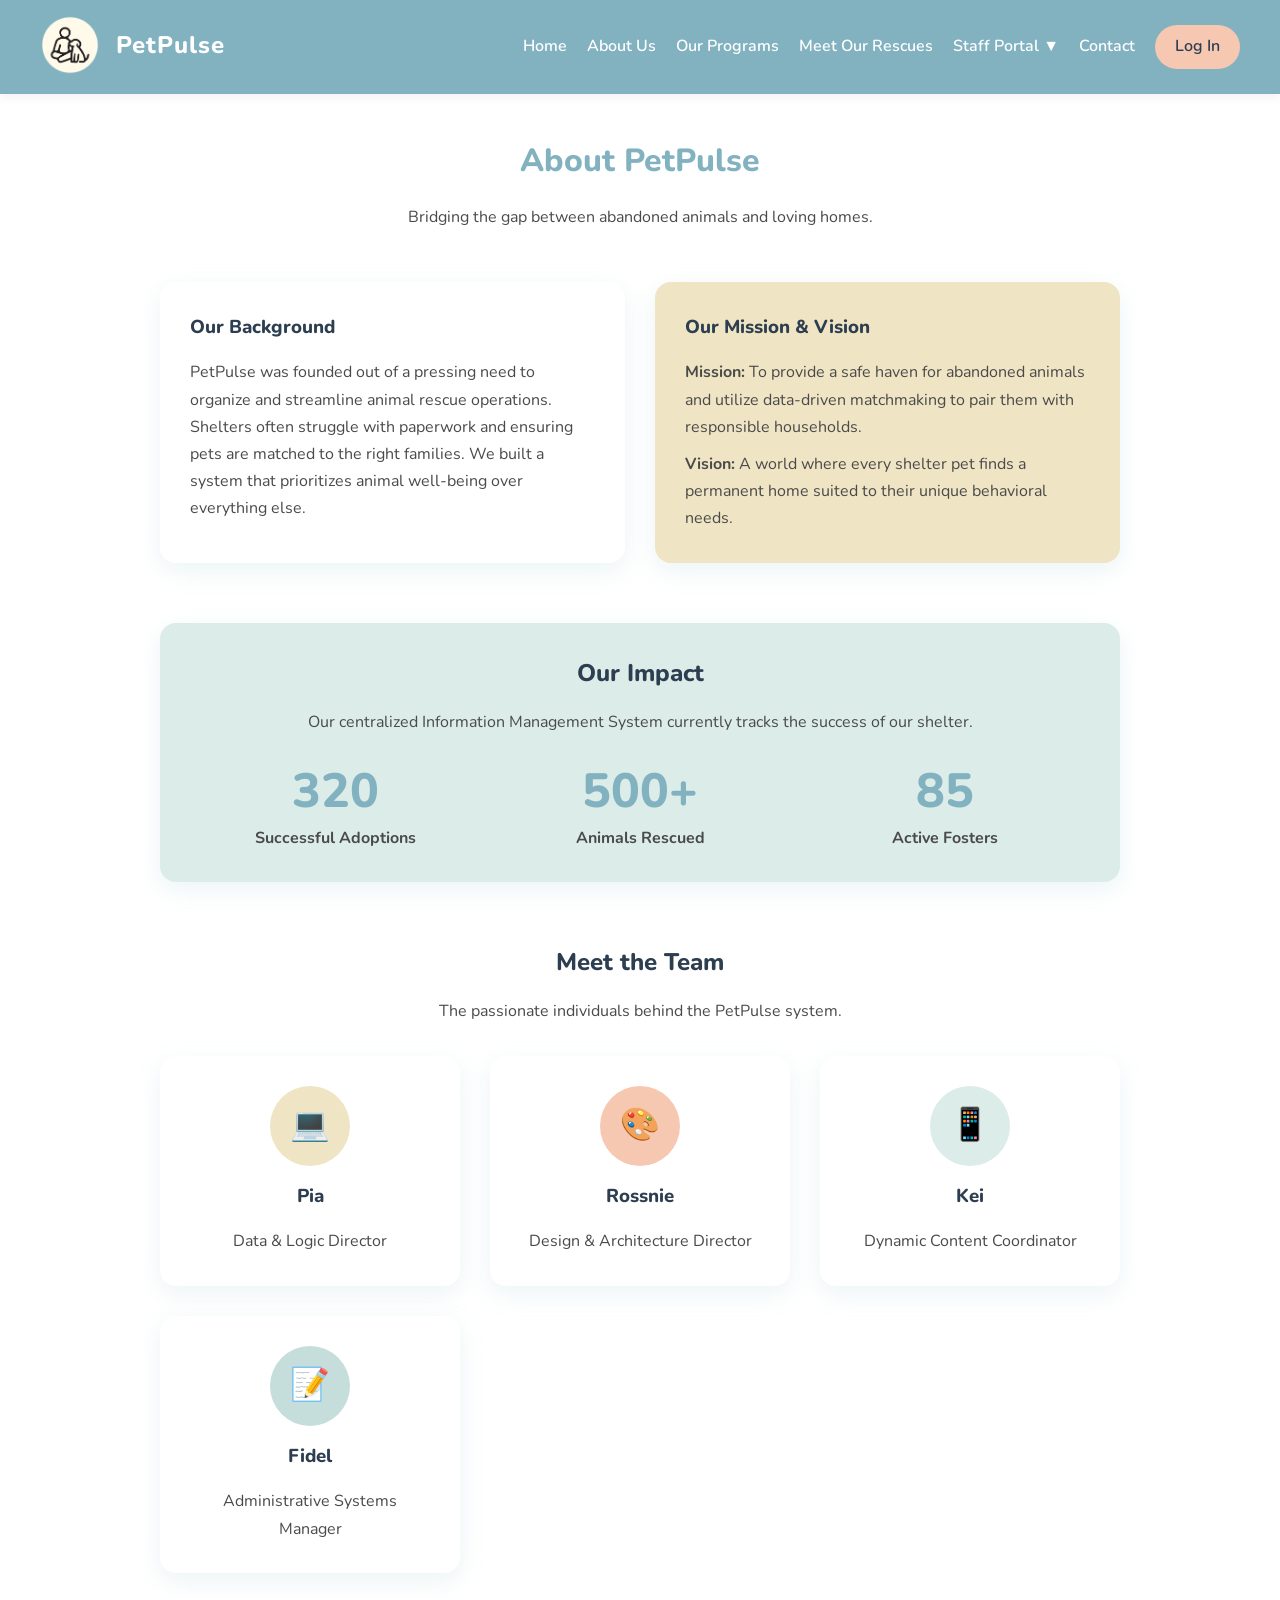
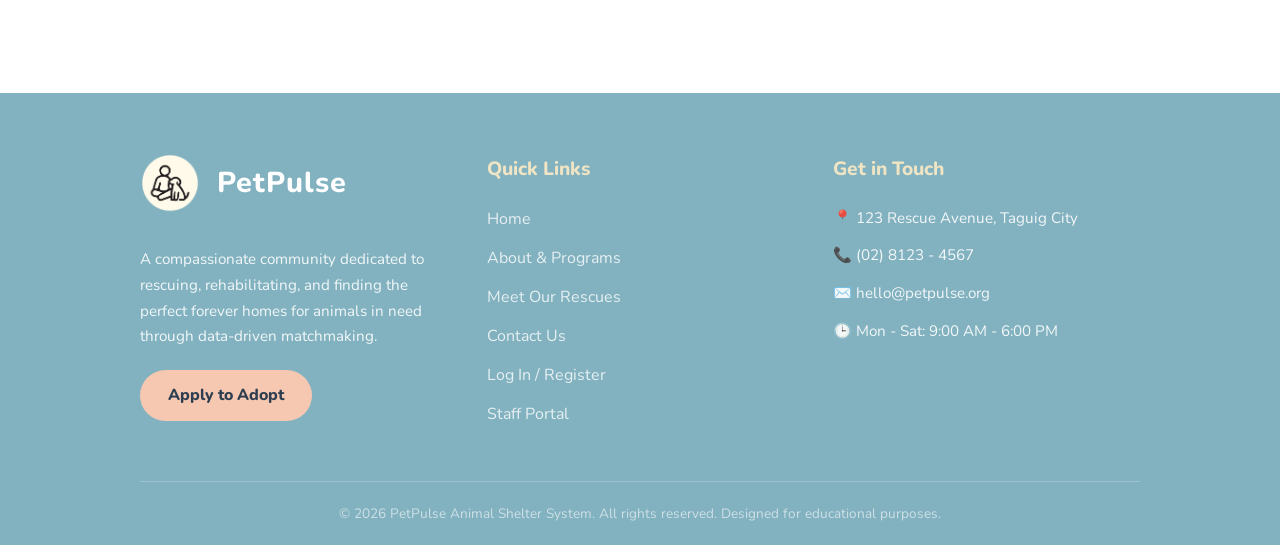
==== about.html @ f2d8fdfc "edit navbar, added programs" ====
<!DOCTYPE html>
<html lang="en">
<head>
    <meta charset="UTF-8">
    <meta name="viewport" content="width=device-width, initial-scale=1.0">
    <title>PetPulse | About Us</title>
    <link rel="stylesheet" href="css/style.css">
    <style>
        .impact-number { font-size: 3rem; font-weight: 800; color: var(--color-medium-blue); line-height: 1; margin-bottom: 10px; }
        .avatar { width: 80px; height: 80px; background-color: var(--color-light-teal); border-radius: 50%; margin: 0 auto 15px auto; display: flex; align-items: center; justify-content: center; font-size: 2rem; }
    </style>
</head>
<body>

    <nav>
        <a href="index.html" class="logo">
            <img src="images/logo.png" alt="Paw Icon" class="nav-icon" style="height:60px; vertical-align:middle; margin-right:8px;"> 
            PetPulse
        </a>
        <div class="nav-links">
            <a href="index.html">Home</a>
            <a href="about.html">About Us</a>
            <a href="programs.html">Our Programs</a>
            <a href="rescues.html">Meet Our Rescues</a>
            
            <div class="dropdown">
                <a href="#" class="dropbtn">Staff Portal ▼</a>
                <div class="dropdown-content">
                    <a href="dashboard.html">Dashboard</a>
                    <a href="records.html">Records Management</a>
                    <a href="applications.html">Adoption Apps</a>
                    <a href="matchmaking.html">Matchmaking Results</a>
                    <a href="reports.html">Reports</a>
                </div>
            </div>

            <a href="contact.html">Contact</a>

            <!-- The JS Login Button Container -->
            <div id="navAuthContainer" style="display: inline-block; margin-left: 20px;"></div>
        </div>

        <!-- Script to handle dynamic Login/Logout state -->
        <script>
            function renderNavbarButton() {
                const authContainer = document.getElementById('navAuthContainer');
                if (!authContainer) return;

                if (localStorage.getItem('isLoggedIn') === 'true') {
                    const savedName = localStorage.getItem('profileName') || 'Admin Active';

                    authContainer.innerHTML = `
                        <div class="dropdown" style="display:inline-block; margin-left:0;">
                            <a href="#" class="btn btn-accent dropbtn" style="color: var(--text-heading); padding: 8px 20px; display: flex; align-items: center; gap: 8px; border-radius: 50px;">
                                <span>👤</span> ${savedName} ▼
                            </a>
                            <div class="dropdown-content" style="right:0; left:auto; min-width:160px;">
                                <a href="profile.html">Edit Profile</a>
                                <a href="#" id="logoutBtn">Log Out</a>
                            </div>
                        </div>
                    `;
                    document.getElementById('logoutBtn').addEventListener('click', function(e) {
                        e.preventDefault();
                        localStorage.removeItem('isLoggedIn');
                        window.location.href = 'login.html';
                    });
                } else {
                    authContainer.innerHTML = `
                        <a href="login.html" class="btn btn-accent" style="color: var(--text-heading); padding: 8px 20px; margin-left: 0; border-radius: 50px;">Log In</a>
                    `;
                }
            }

            document.addEventListener('DOMContentLoaded', renderNavbarButton);
            renderNavbarButton();
        </script>
    </nav>

    <div class="container">
        
        <div class="text-center" style="margin-bottom: 50px;">
            <h1 style="color: var(--color-medium-blue);">About PetPulse</h1>
            <p>Bridging the gap between abandoned animals and loving homes.</p>
        </div>

        <div class="grid-2" style="margin-bottom: 60px;">
            <div class="card">
                <h3>Our Background</h3>
                <p>PetPulse was founded out of a pressing need to organize and streamline animal rescue operations. Shelters often struggle with paperwork and ensuring pets are matched to the right families. We built a system that prioritizes animal well-being over everything else.</p>
            </div>
            <div class="card" style="background-color: var(--color-beige);">
                <h3>Our Mission & Vision</h3>
                <p><strong>Mission:</strong> To provide a safe haven for abandoned animals and utilize data-driven matchmaking to pair them with responsible households.</p>
                <p style="margin-top: 10px;"><strong>Vision:</strong> A world where every shelter pet finds a permanent home suited to their unique behavioral needs.</p>
            </div>
        </div>

        <section class="card text-center" style="margin-bottom: 60px; background-color: var(--color-pale-mint);">
            <h2>Our Impact</h2>
            <p style="margin-bottom: 30px;">Our centralized Information Management System currently tracks the success of our shelter.</p>
            
            <div class="grid-3" style="gap: 15px; margin-top: 0;">
                <div>
                    <div class="impact-number">320</div>
                    <p><strong>Successful Adoptions</strong></p>
                </div>
                <div>
                    <div class="impact-number">500+</div>
                    <p><strong>Animals Rescued</strong></p>
                </div>
                <div>
                    <div class="impact-number">85</div>
                    <p><strong>Active Fosters</strong></p>
                </div>
            </div>
        </section>

        <section>
            <div class="text-center" style="margin-bottom: 30px;">
                <h2>Meet the Team</h2>
                <p>The passionate individuals behind the PetPulse system.</p>
            </div>
            
            <div class="grid-3 text-center">
                <div class="card">
                    <div class="avatar" style="background-color: var(--color-beige);">💻</div>
                    <h3>Pia</h3>
                    <p>Data & Logic Director</p>
                </div>
                <div class="card">
                    <div class="avatar" style="background-color: var(--color-peach);">🎨</div>
                    <h3>Rossnie</h3>
                    <p>Design & Architecture Director</p>
                </div>
                <div class="card">
                    <div class="avatar" style="background-color: var(--color-pale-mint);">📱</div>
                    <h3>Kei</h3>
                    <p>Dynamic Content Coordinator</p>
                </div>
                <div class="card">
                    <div class="avatar" style="background-color: var(--color-light-teal);">📝</div>
                    <h3>Fidel</h3>
                    <p>Administrative Systems Manager</p>
                </div>
            </div>
        </section>

    </div>

    <!-- Footer -->
    <footer class="site-footer">
        <div class="footer-grid">
            
            <div class="footer-brand">
                <!-- UPDATED: Added the custom paw-icon and fixed the href link -->
                <a href="index.html" class="logo">
                    <img src="images/logo.png" alt="Paw Icon" class="nav-icon" style="height:60px; vertical-align:middle; margin-right:8px;"> 
                    PetPulse
                </a>
                <p style="margin-top: 15px;">A compassionate community dedicated to rescuing, rehabilitating, and finding the perfect forever homes for animals in need through data-driven matchmaking.</p>
                <div style="margin-top: 15px;">
                    <a href="register.html" class="btn btn-accent btn-small" style="color: var(--text-heading);">Apply to Adopt</a>
                </div>
            </div>

            <div>
                <h3 class="footer-heading">Quick Links</h3>
                <ul class="footer-links">
                    <li><a href="index.html">Home</a></li>
                    <li><a href="about.html">About & Programs</a></li>
                    <li><a href="rescues.html">Meet Our Rescues</a></li>
                    <li><a href="contact.html">Contact Us</a></li>
                    <li><a href="login.html">Log In / Register</a></li>
                    <li><a href="dashboard.html">Staff Portal</a></li>
                </ul>
            </div>

            <div class="footer-contact">
                <h3 class="footer-heading">Get in Touch</h3>
                <p>📍 123 Rescue Avenue, Taguig City</p>
                <p>📞 (02) 8123 - 4567</p>
                <p>✉️ hello@petpulse.org</p>
                <p>🕒 Mon - Sat: 9:00 AM - 6:00 PM</p>
            </div>
            
        </div>

        <div class="footer-bottom">
            <p>&copy; 2026 PetPulse Animal Shelter System. All rights reserved. Designed for educational purposes.</p>
        </div>
    </footer>

</body>
</html>
---- css/style.css ----
@import url('https://fonts.googleapis.com/css2?family=Nunito:wght@400;600;800&display=swap');

:root {
    /* The Custom Palette */
    --color-beige: #EFE4C3;
    --color-cream: #F1EAE0;
    --color-light-teal: #C5DEDC;
    --color-pale-mint: #DBECE9;
    --color-peach: #F6C7B1;
    --color-medium-blue: #82B2C0;
    
    /* System Colors */
    --text-main: #4A4A4A;      /* Soft dark gray for readability */
    --text-heading: #2C3E50;   /* Slightly darker for titles */
    --bg-card: #FFFFFF;
    
    --radius-soft: 16px;
    --shadow-soft: 0 8px 24px rgba(130, 178, 192, 0.15);
}

/* --- Base Typography & Reset --- */
* {
    margin: 0;
    padding: 0;
    box-sizing: border-box;
}

body {
    font-family: 'Nunito', sans-serif;
    background-color: #FFFFFF; 
    color: var(--text-main);
    line-height: 1.7;
}

h1, h2, h3 {
    color: var(--text-heading);
    margin-bottom: 1rem;
    font-weight: 800;
}

/* --- Navigation Bar & Dropdown --- */
nav {
    background-color: var(--color-medium-blue);
    padding: 15px 40px;
    display: flex;
    justify-content: space-between;
    align-items: center;
    box-shadow: 0 4px 10px rgba(0,0,0,0.05);
}

.logo {
    font-size: 1.5rem;
    font-weight: 800;
    color: #FFFFFF;
    text-decoration: none;
    letter-spacing: 1px;
}

.nav-icon {
    height: 48px; 
    width: auto;
    vertical-align: middle; 
    margin-right: 8px; 
    margin-bottom: 4px; 
}

.nav-links {
    display: flex;
    align-items: center;
}

.nav-links a {
    color: #FFFFFF;
    margin-left: 20px;
    text-decoration: none;
    font-weight: 600;
    transition: opacity 0.3s;
}

.nav-links a:hover {
    opacity: 0.8;
}

/* Dropdown Container */
.dropdown {
    position: relative;
    display: inline-block;
}

/* The Staff Portal Link */
.dropdown .dropbtn {
    cursor: pointer;
}

/* Dropdown Content (Hidden by Default) */
.dropdown-content {
    display: none;
    position: absolute;
    background-color: var(--bg-card);
    min-width: 200px;
    box-shadow: var(--shadow-soft);
    border-radius: var(--radius-soft);
    z-index: 1;
    
    /* THE FIX: Changed from 150% to 100% so it touches the navbar */
    top: 100%; 
    left: 20px;
    overflow: hidden;
}

/* Creates an invisible bridge so the hover state doesn't break */
.dropdown::after {
    content: "";
    position: absolute;
    top: 100%;
    left: 0;
    width: 100%;
    height: 30px; /* Adjust this to make the gap bigger or smaller */
    background: transparent;
}

/* Links inside the dropdown */
.dropdown-content a {
    color: var(--text-heading);
    padding: 12px 16px;
    text-decoration: none;
    display: block;
    margin: 0;
    font-weight: 600;
    transition: background-color 0.2s;
}

/* Hover effect for dropdown links */
.dropdown-content a:hover {
    background-color: var(--color-pale-mint);
    opacity: 1;
}

/* Show the dropdown menu on hover */
.dropdown:hover .dropdown-content {
    display: block;
}

/* --- Buttons --- */
.btn {
    display: inline-block;
    padding: 12px 28px;
    border: none;
    border-radius: 50px; /* Pill shape for friendliness */
    font-size: 1rem;
    font-weight: 800;
    text-decoration: none;
    cursor: pointer;
    transition: transform 0.2s, box-shadow 0.2s;
}

.btn:hover {
    transform: translateY(-2px);
    box-shadow: 0 6px 15px rgba(0,0,0,0.1);
}

.btn-primary {
    background-color: var(--color-medium-blue);
    color: #FFFFFF;
}

.btn-accent {
    background-color: var(--color-peach);
    color: var(--text-heading);
}

.btn-outline {
    background-color: transparent;
    border: 2px solid var(--color-medium-blue);
    color: var(--color-medium-blue);
}

/* --- Layouts & Components --- */
.container {
    max-width: 1000px;
    margin: 0 auto;
    padding: 40px 20px;
}

.hero {
    background-color: var(--color-pale-mint);
    border-radius: var(--radius-soft);
    padding: 60px 40px;
    text-align: center;
    margin-bottom: 40px;
}

.hero h1 {
    font-size: 2.8rem;
    color: var(--color-medium-blue);
}

.hero p {
    font-size: 1.2rem;
    margin-bottom: 25px;
    max-width: 600px;
    margin-left: auto;
    margin-right: auto;
}

.card {
    background-color: var(--bg-card);
    padding: 30px;
    border-radius: var(--radius-soft);
    box-shadow: var(--shadow-soft);
}

.grid-3 {
    display: grid;
    grid-template-columns: repeat(auto-fit, minmax(280px, 1fr));
    gap: 30px;
    margin-top: 20px;
}

.grid-2 {
    display: grid;
    grid-template-columns: repeat(auto-fit, minmax(400px, 1fr));
    gap: 30px;
}

.text-center {
    text-align: center;
}

/* ==========================================================================
   FOOTER STYLES
   ========================================================================== */
.site-footer {
    background-color: var(--color-medium-blue);
    color: #FFFFFF;
    padding: 60px 40px 20px;
    margin-top: 80px; /* Pushes the footer away from the main content */
}

.footer-grid {
    display: grid;
    grid-template-columns: repeat(auto-fit, minmax(250px, 1fr));
    gap: 40px;
    max-width: 1000px;
    margin: 0 auto;
    border-bottom: 1px solid rgba(255,255,255,0.2);
    padding-bottom: 40px;
}

.footer-brand .logo {
    font-size: 1.8rem;
    margin-bottom: 15px;
    display: inline-block;
}

.footer-brand p {
    opacity: 0.9;
    margin-bottom: 20px;
    font-size: 0.95rem;
}

.footer-heading {
    font-size: 1.2rem;
    font-weight: 800;
    margin-bottom: 20px;
    color: var(--color-beige); /* Uses your custom pastel palette for contrast */
}

.footer-links {
    list-style: none;
}

.footer-links li {
    margin-bottom: 12px;
}

.footer-links a {
    color: #FFFFFF;
    text-decoration: none;
    opacity: 0.8;
    transition: all 0.3s ease;
    display: inline-block;
}

.footer-links a:hover {
    opacity: 1;
    color: var(--color-pale-mint);
    transform: translateX(5px); /* Soft sliding effect on hover */
}

.footer-contact p {
    opacity: 0.9;
    margin-bottom: 12px;
    font-size: 0.95rem;
}

.footer-bottom {
    text-align: center;
    padding-top: 20px;
    opacity: 0.6;
    font-size: 0.85rem;
}
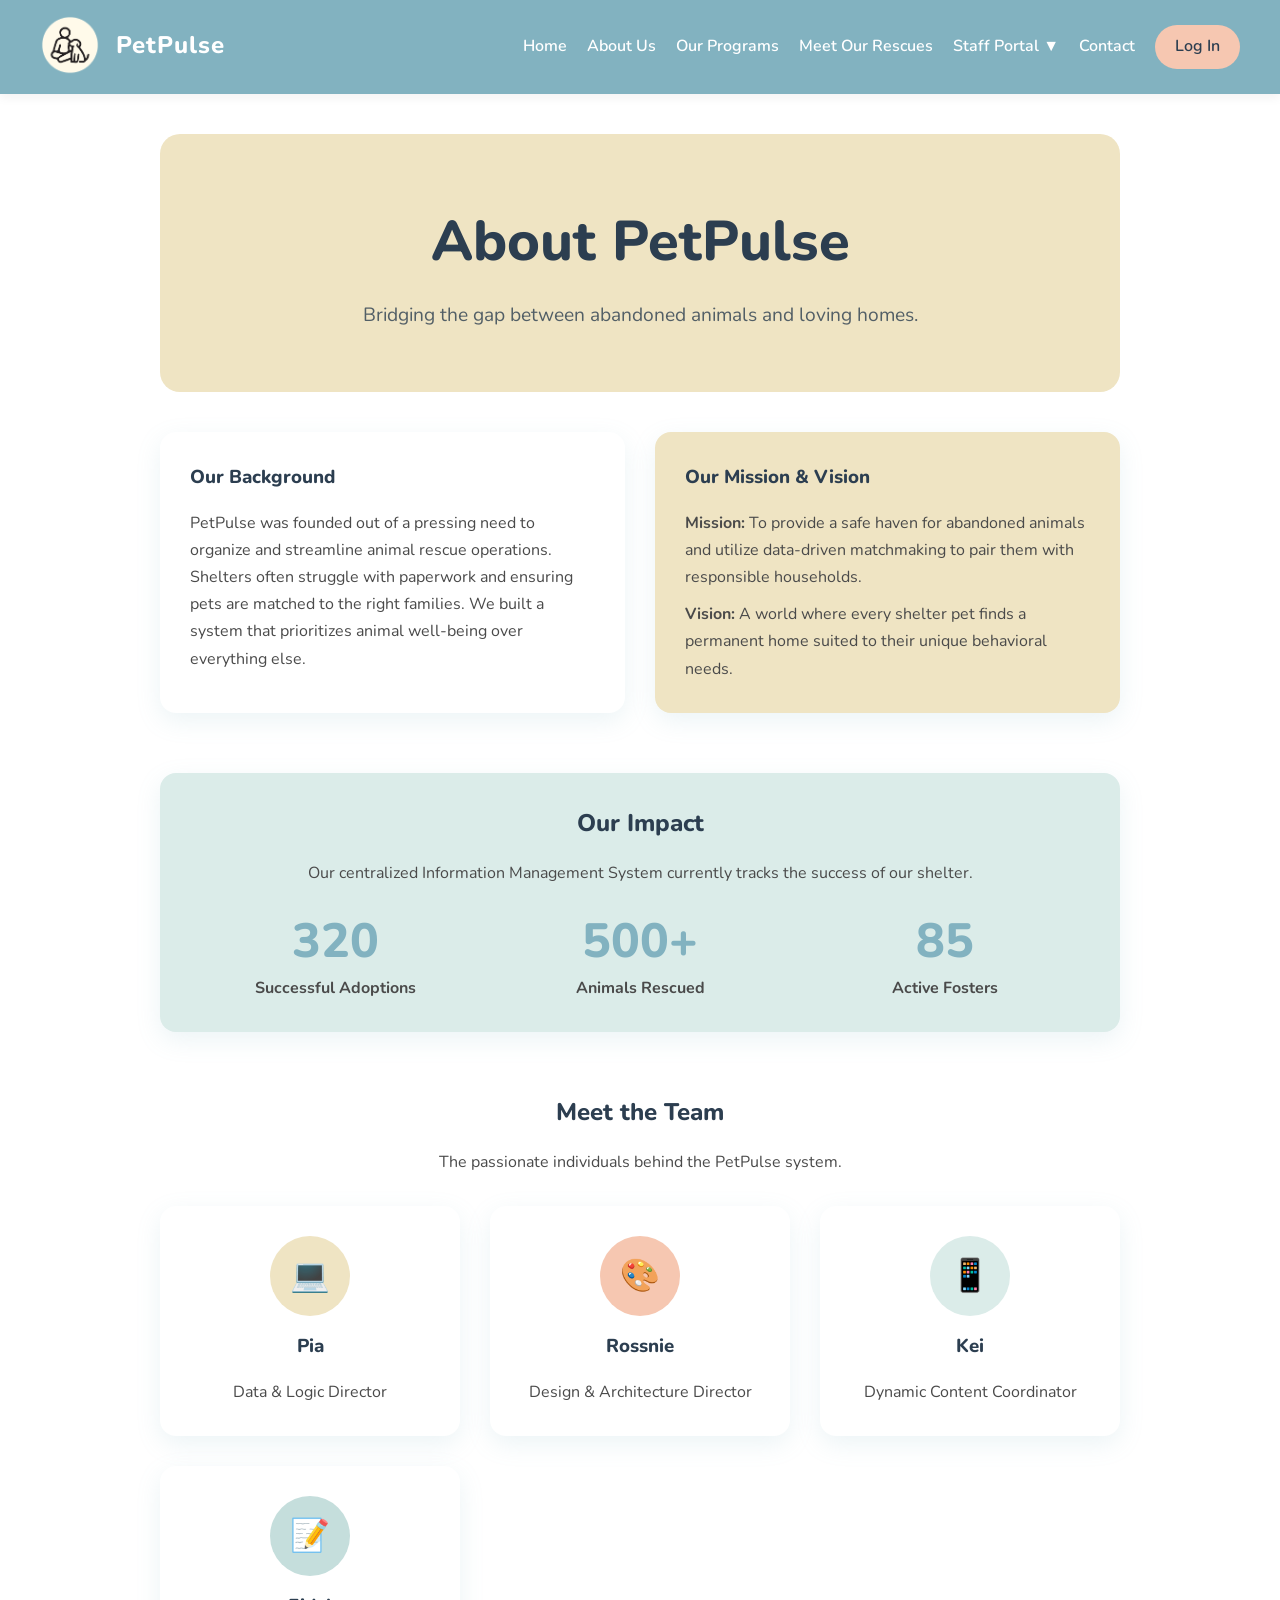
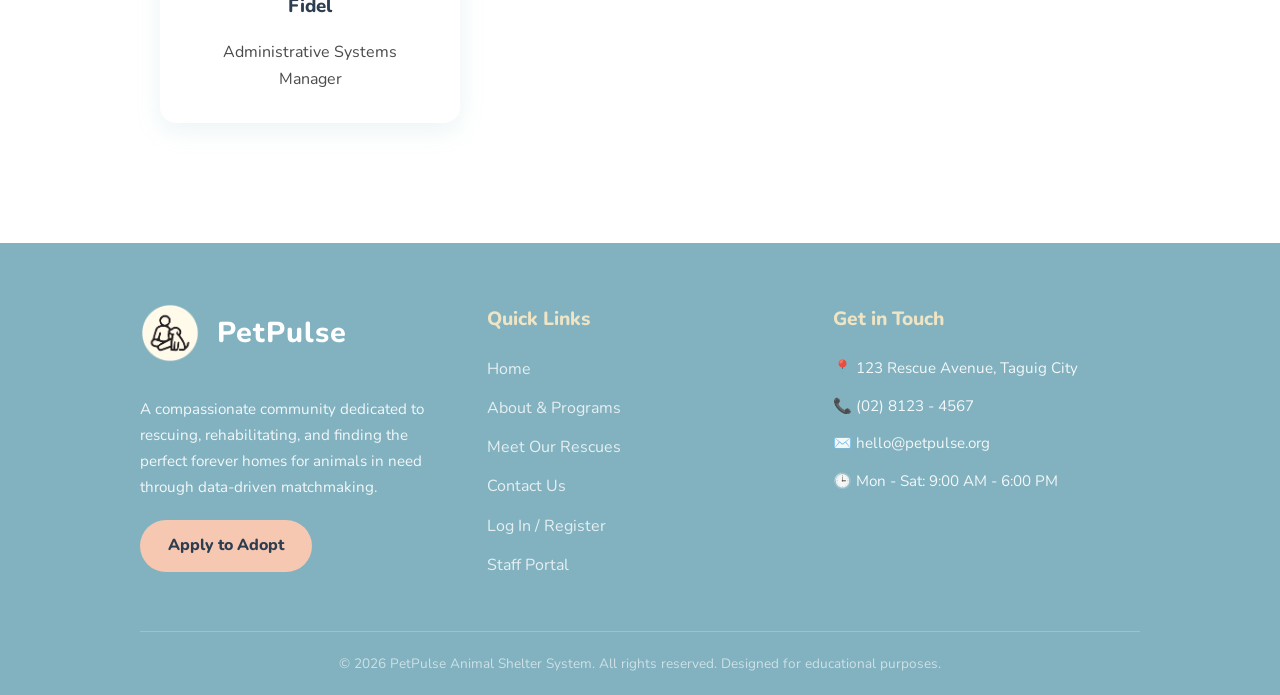
==== commit 99f5b5ad: "added title" ====
--- a/about.html
+++ b/about.html
@@ -6,12 +6,28 @@
     <title>PetPulse | About Us</title>
     <link rel="stylesheet" href="css/style.css">
     <style>
+        /* --- Solid Color Banner --- */
+        .banner-solid {
+            background-color: var(--color-beige);
+            border-radius: 20px;
+            padding: 60px 20px;
+            text-align: center;
+            margin-bottom: 40px;
+        }
+        .banner-solid h1 {
+            color: var(--text-heading);
+            font-size: 3.5rem;
+            margin: 0;
+            font-weight: 800;
+        }
+        
         .impact-number { font-size: 3rem; font-weight: 800; color: var(--color-medium-blue); line-height: 1; margin-bottom: 10px; }
         .avatar { width: 80px; height: 80px; background-color: var(--color-light-teal); border-radius: 50%; margin: 0 auto 15px auto; display: flex; align-items: center; justify-content: center; font-size: 2rem; }
     </style>
 </head>
 <body>
 
+    <!-- Navigation Menu -->
     <nav>
         <a href="index.html" class="logo">
             <img src="images/logo.png" alt="Paw Icon" class="nav-icon" style="height:60px; vertical-align:middle; margin-right:8px;"> 
@@ -35,12 +51,9 @@
             </div>
 
             <a href="contact.html">Contact</a>
-
-            <!-- The JS Login Button Container -->
             <div id="navAuthContainer" style="display: inline-block; margin-left: 20px;"></div>
         </div>
 
-        <!-- Script to handle dynamic Login/Logout state -->
         <script>
             function renderNavbarButton() {
                 const authContainer = document.getElementById('navAuthContainer');
@@ -48,7 +61,6 @@
 
                 if (localStorage.getItem('isLoggedIn') === 'true') {
                     const savedName = localStorage.getItem('profileName') || 'Admin Active';
-
                     authContainer.innerHTML = `
                         <div class="dropdown" style="display:inline-block; margin-left:0;">
                             <a href="#" class="btn btn-accent dropbtn" style="color: var(--text-heading); padding: 8px 20px; display: flex; align-items: center; gap: 8px; border-radius: 50px;">
@@ -71,7 +83,6 @@
                     `;
                 }
             }
-
             document.addEventListener('DOMContentLoaded', renderNavbarButton);
             renderNavbarButton();
         </script>
@@ -79,10 +90,11 @@
 
     <div class="container">
         
-        <div class="text-center" style="margin-bottom: 50px;">
-            <h1 style="color: var(--color-medium-blue);">About PetPulse</h1>
-            <p>Bridging the gap between abandoned animals and loving homes.</p>
-        </div>
+        <!-- NEW BEIGE BANNER HEADER -->
+        <header class="banner-solid">
+            <h1>About PetPulse</h1>
+            <p style="font-size: 1.2rem; margin-top: 10px; color: var(--text-heading); opacity: 0.8;">Bridging the gap between abandoned animals and loving homes.</p>
+        </header>
 
         <div class="grid-2" style="margin-bottom: 60px;">
             <div class="card">
@@ -151,19 +163,16 @@
     <!-- Footer -->
     <footer class="site-footer">
         <div class="footer-grid">
-            
             <div class="footer-brand">
-                <!-- UPDATED: Added the custom paw-icon and fixed the href link -->
                 <a href="index.html" class="logo">
                     <img src="images/logo.png" alt="Paw Icon" class="nav-icon" style="height:60px; vertical-align:middle; margin-right:8px;"> 
                     PetPulse
                 </a>
                 <p style="margin-top: 15px;">A compassionate community dedicated to rescuing, rehabilitating, and finding the perfect forever homes for animals in need through data-driven matchmaking.</p>
                 <div style="margin-top: 15px;">
-                    <a href="register.html" class="btn btn-accent btn-small" style="color: var(--text-heading);">Apply to Adopt</a>
-                </div>
-            </div>
-
+                    <a href="register.html" class="btn btn-accent btn-small" style="color: var(--text-heading); border-radius: 50px;">Apply to Adopt</a>
+                </div>
+            </div>
             <div>
                 <h3 class="footer-heading">Quick Links</h3>
                 <ul class="footer-links">
@@ -175,7 +184,6 @@
                     <li><a href="dashboard.html">Staff Portal</a></li>
                 </ul>
             </div>
-
             <div class="footer-contact">
                 <h3 class="footer-heading">Get in Touch</h3>
                 <p>📍 123 Rescue Avenue, Taguig City</p>
@@ -183,13 +191,10 @@
                 <p>✉️ hello@petpulse.org</p>
                 <p>🕒 Mon - Sat: 9:00 AM - 6:00 PM</p>
             </div>
-            
-        </div>
-
+        </div>
         <div class="footer-bottom">
             <p>&copy; 2026 PetPulse Animal Shelter System. All rights reserved. Designed for educational purposes.</p>
         </div>
     </footer>
-
 </body>
-</html>
+</html>
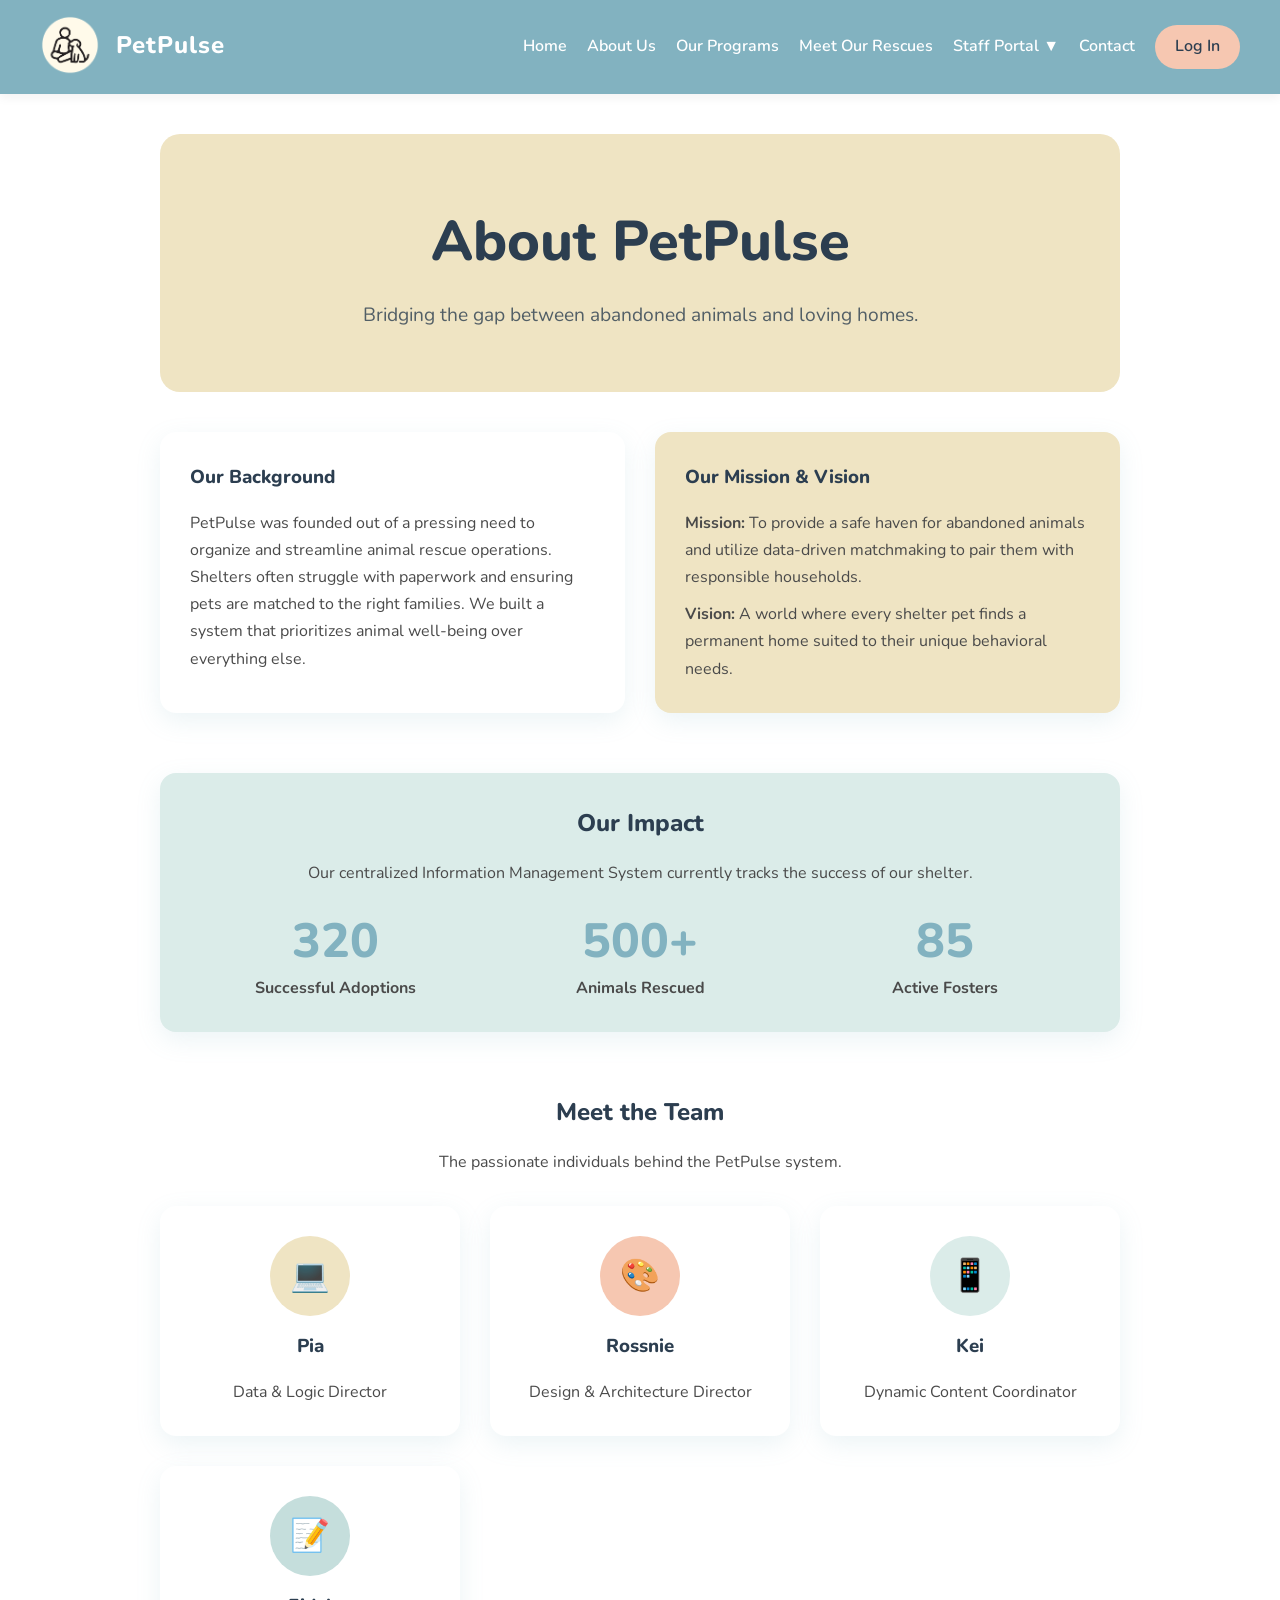
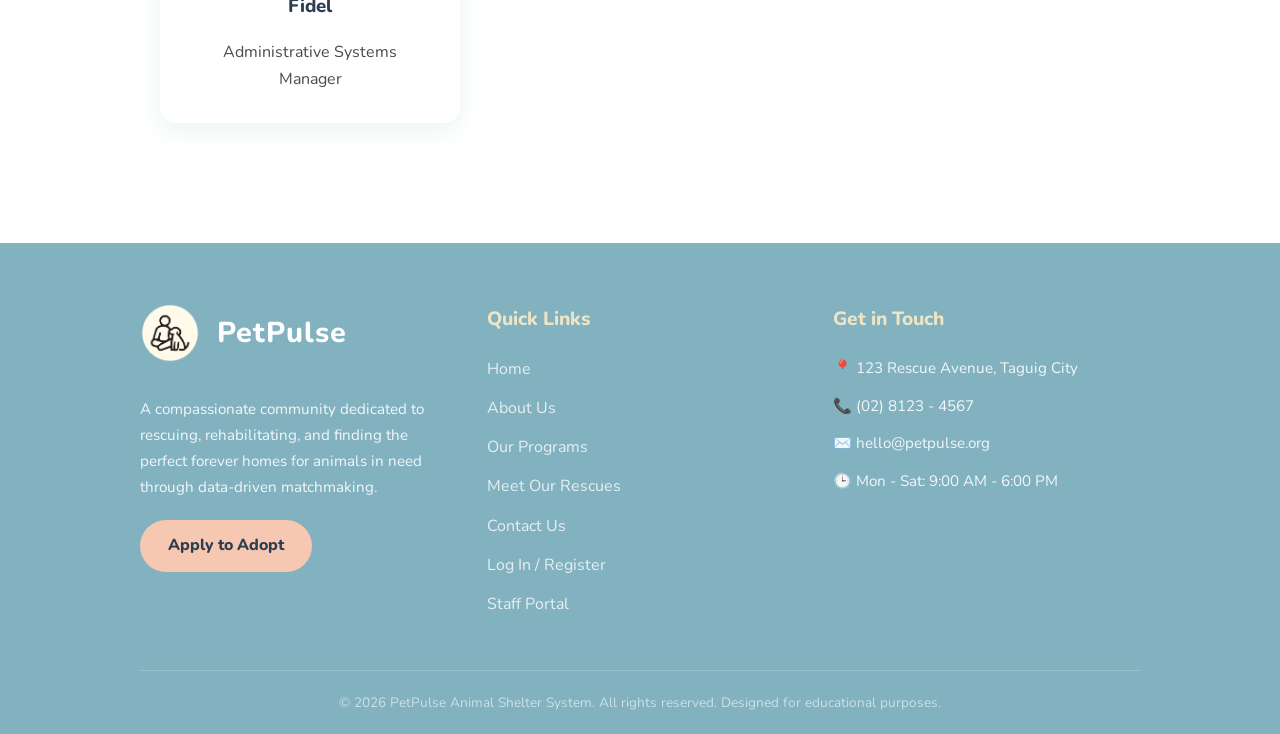
==== commit 80f12bf0: "added programs page in footer" ====
--- a/about.html
+++ b/about.html
@@ -163,27 +163,32 @@
     <!-- Footer -->
     <footer class="site-footer">
         <div class="footer-grid">
+            
             <div class="footer-brand">
+                <!-- UPDATED: Added the custom paw-icon and fixed the href link -->
                 <a href="index.html" class="logo">
                     <img src="images/logo.png" alt="Paw Icon" class="nav-icon" style="height:60px; vertical-align:middle; margin-right:8px;"> 
                     PetPulse
                 </a>
                 <p style="margin-top: 15px;">A compassionate community dedicated to rescuing, rehabilitating, and finding the perfect forever homes for animals in need through data-driven matchmaking.</p>
                 <div style="margin-top: 15px;">
-                    <a href="register.html" class="btn btn-accent btn-small" style="color: var(--text-heading); border-radius: 50px;">Apply to Adopt</a>
-                </div>
-            </div>
+                    <a href="register.html" class="btn btn-accent btn-small" style="color: var(--text-heading);">Apply to Adopt</a>
+                </div>
+            </div>
+
             <div>
                 <h3 class="footer-heading">Quick Links</h3>
                 <ul class="footer-links">
                     <li><a href="index.html">Home</a></li>
-                    <li><a href="about.html">About & Programs</a></li>
+                    <li><a href="about.html">About Us</a></li>
+                    <li><a href="programs.html">Our Programs</a></li>
                     <li><a href="rescues.html">Meet Our Rescues</a></li>
                     <li><a href="contact.html">Contact Us</a></li>
                     <li><a href="login.html">Log In / Register</a></li>
                     <li><a href="dashboard.html">Staff Portal</a></li>
                 </ul>
             </div>
+
             <div class="footer-contact">
                 <h3 class="footer-heading">Get in Touch</h3>
                 <p>📍 123 Rescue Avenue, Taguig City</p>
@@ -191,7 +196,9 @@
                 <p>✉️ hello@petpulse.org</p>
                 <p>🕒 Mon - Sat: 9:00 AM - 6:00 PM</p>
             </div>
-        </div>
+            
+        </div>
+
         <div class="footer-bottom">
             <p>&copy; 2026 PetPulse Animal Shelter System. All rights reserved. Designed for educational purposes.</p>
         </div>
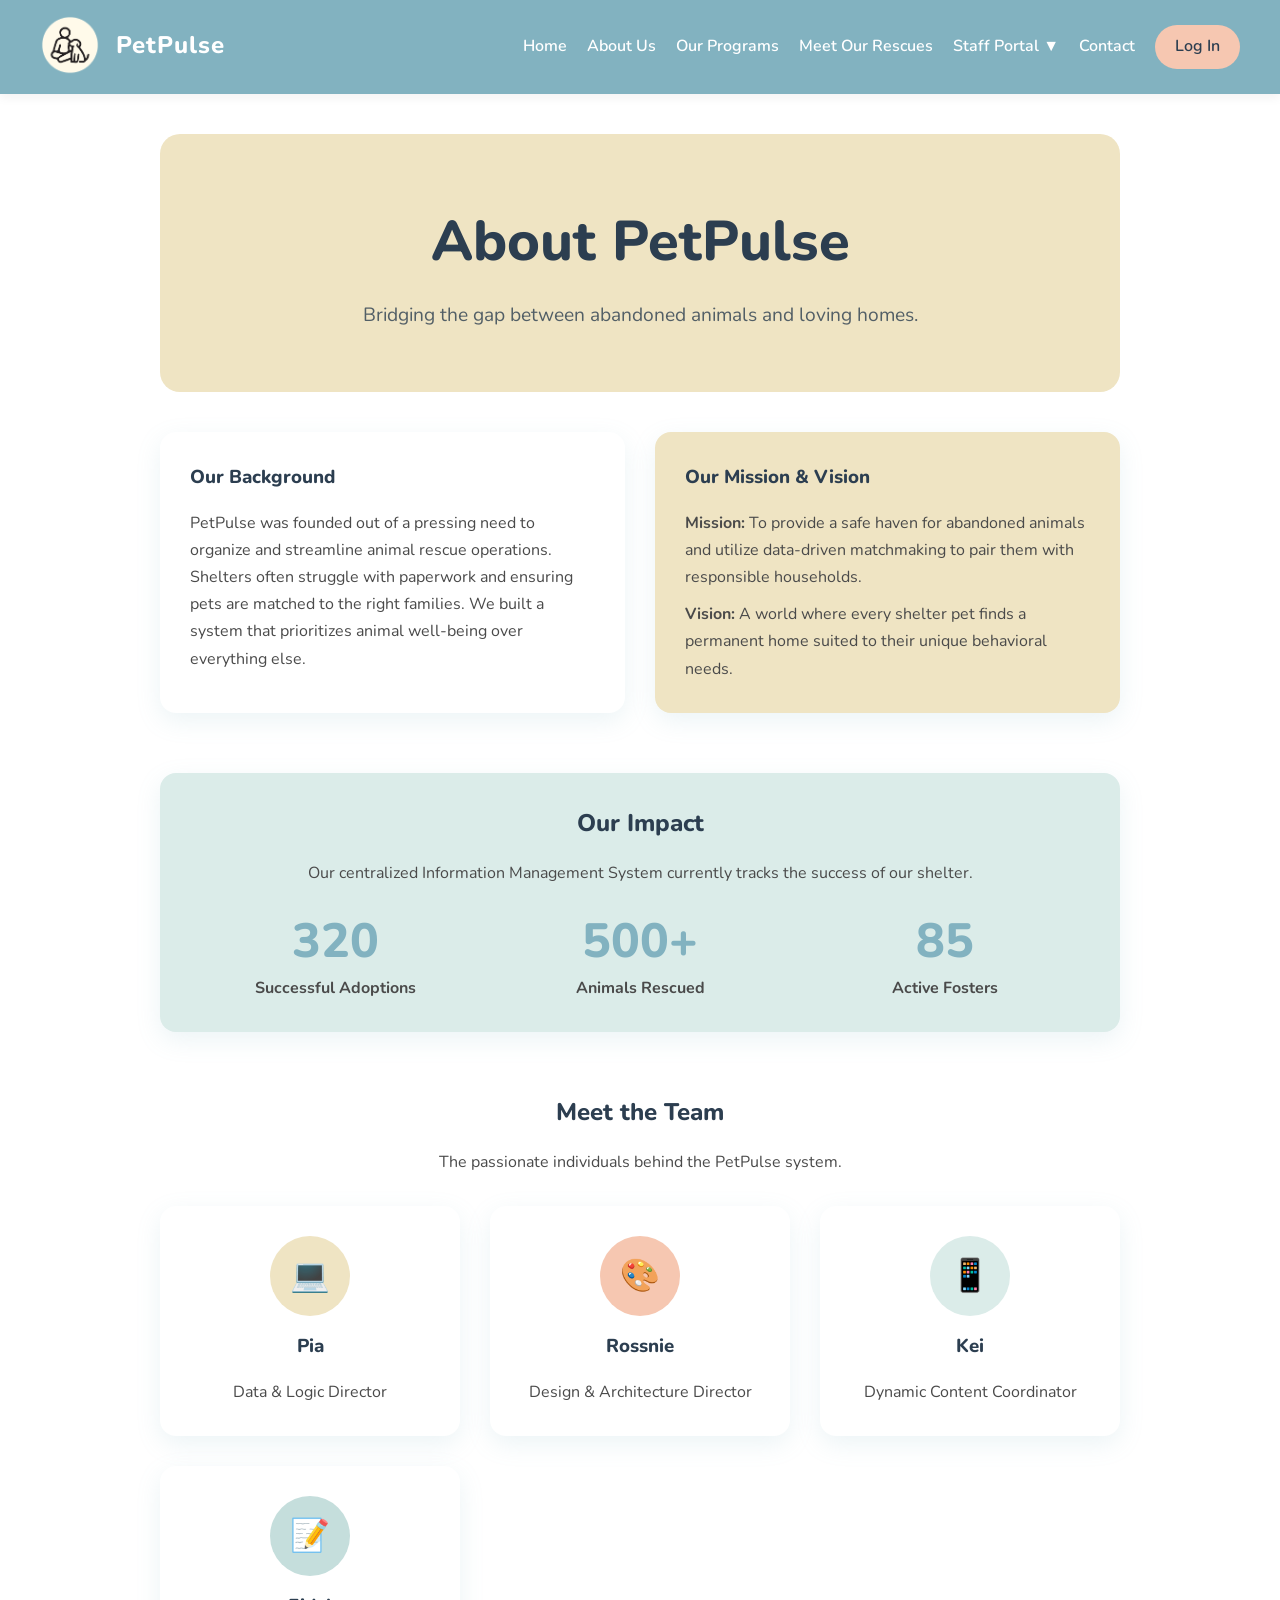
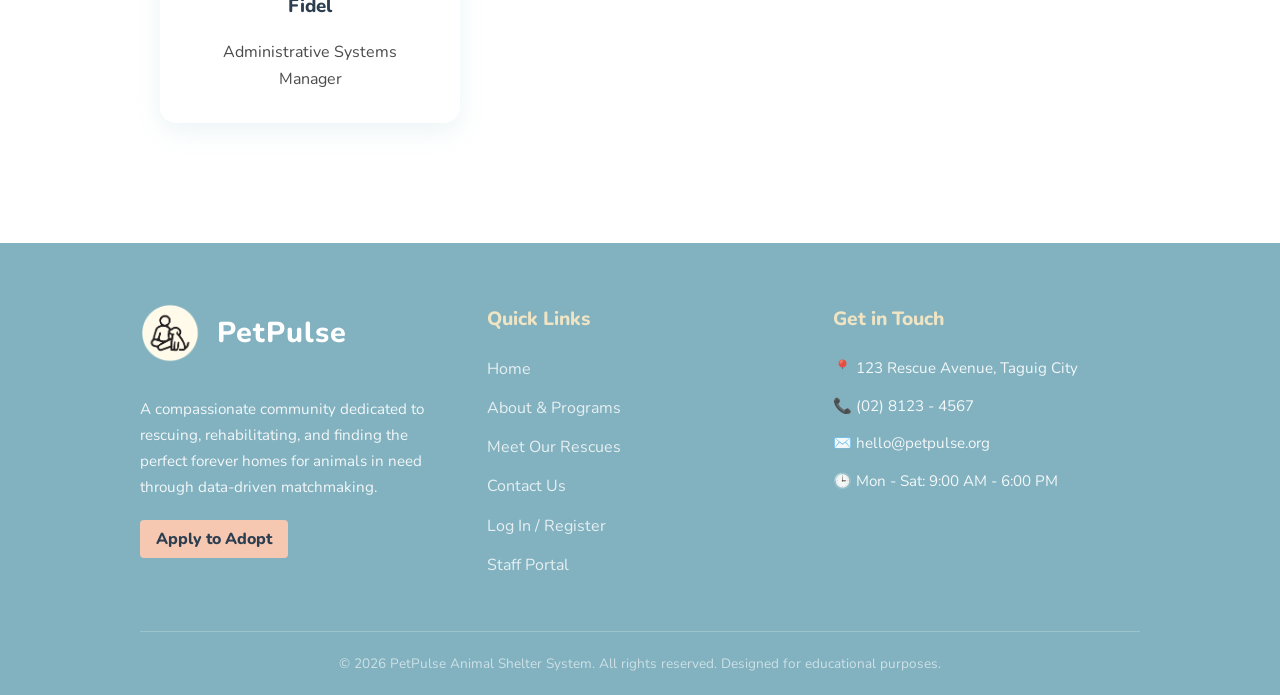
==== commit 043b24a7: "apply to adopt na logged in" ====
--- a/about.html
+++ b/about.html
@@ -163,32 +163,31 @@
     <!-- Footer -->
     <footer class="site-footer">
         <div class="footer-grid">
-            
             <div class="footer-brand">
-                <!-- UPDATED: Added the custom paw-icon and fixed the href link -->
                 <a href="index.html" class="logo">
                     <img src="images/logo.png" alt="Paw Icon" class="nav-icon" style="height:60px; vertical-align:middle; margin-right:8px;"> 
                     PetPulse
                 </a>
                 <p style="margin-top: 15px;">A compassionate community dedicated to rescuing, rehabilitating, and finding the perfect forever homes for animals in need through data-driven matchmaking.</p>
                 <div style="margin-top: 15px;">
-                    <a href="register.html" class="btn btn-accent btn-small" style="color: var(--text-heading);">Apply to Adopt</a>
-                </div>
-            </div>
-
+                    <!-- SMART FOOTER BUTTON: Checks if user is already logged in -->
+                    <button class="btn btn-accent btn-small" style="color: var(--text-heading); font-family: inherit; cursor: pointer; border: none; padding: 8px 16px; border-radius: 4px;" 
+                            onclick="if(localStorage.getItem('isLoggedIn') === 'true') { alert('✨ You are already registered and logged in! Head over to \'Meet Our Rescues\' to view profiles.'); window.location.href='rescues.html'; } else { window.location.href='register.html'; }">
+                        Apply to Adopt
+                    </button>
+                </div>
+            </div>
             <div>
                 <h3 class="footer-heading">Quick Links</h3>
                 <ul class="footer-links">
                     <li><a href="index.html">Home</a></li>
-                    <li><a href="about.html">About Us</a></li>
-                    <li><a href="programs.html">Our Programs</a></li>
+                    <li><a href="about.html">About & Programs</a></li>
                     <li><a href="rescues.html">Meet Our Rescues</a></li>
                     <li><a href="contact.html">Contact Us</a></li>
                     <li><a href="login.html">Log In / Register</a></li>
                     <li><a href="dashboard.html">Staff Portal</a></li>
                 </ul>
             </div>
-
             <div class="footer-contact">
                 <h3 class="footer-heading">Get in Touch</h3>
                 <p>📍 123 Rescue Avenue, Taguig City</p>
@@ -196,9 +195,7 @@
                 <p>✉️ hello@petpulse.org</p>
                 <p>🕒 Mon - Sat: 9:00 AM - 6:00 PM</p>
             </div>
-            
-        </div>
-
+        </div>
         <div class="footer-bottom">
             <p>&copy; 2026 PetPulse Animal Shelter System. All rights reserved. Designed for educational purposes.</p>
         </div>
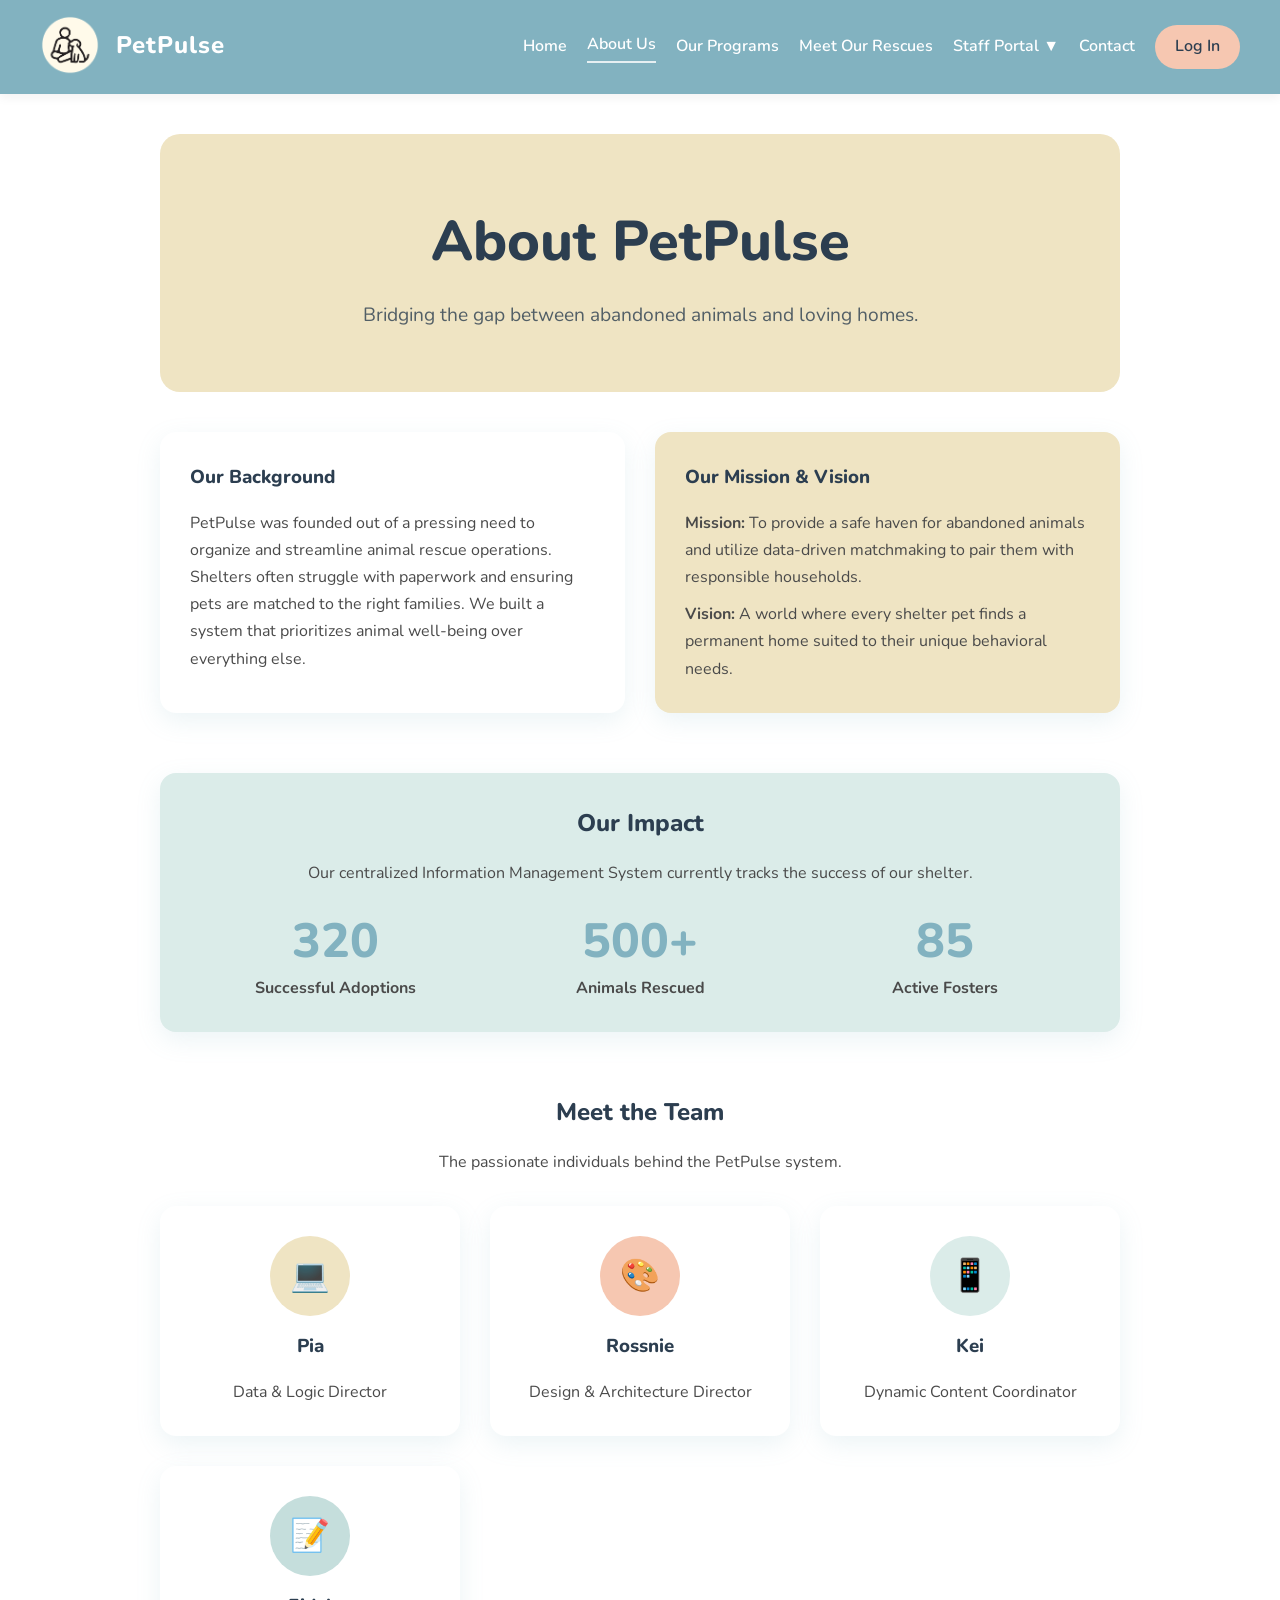
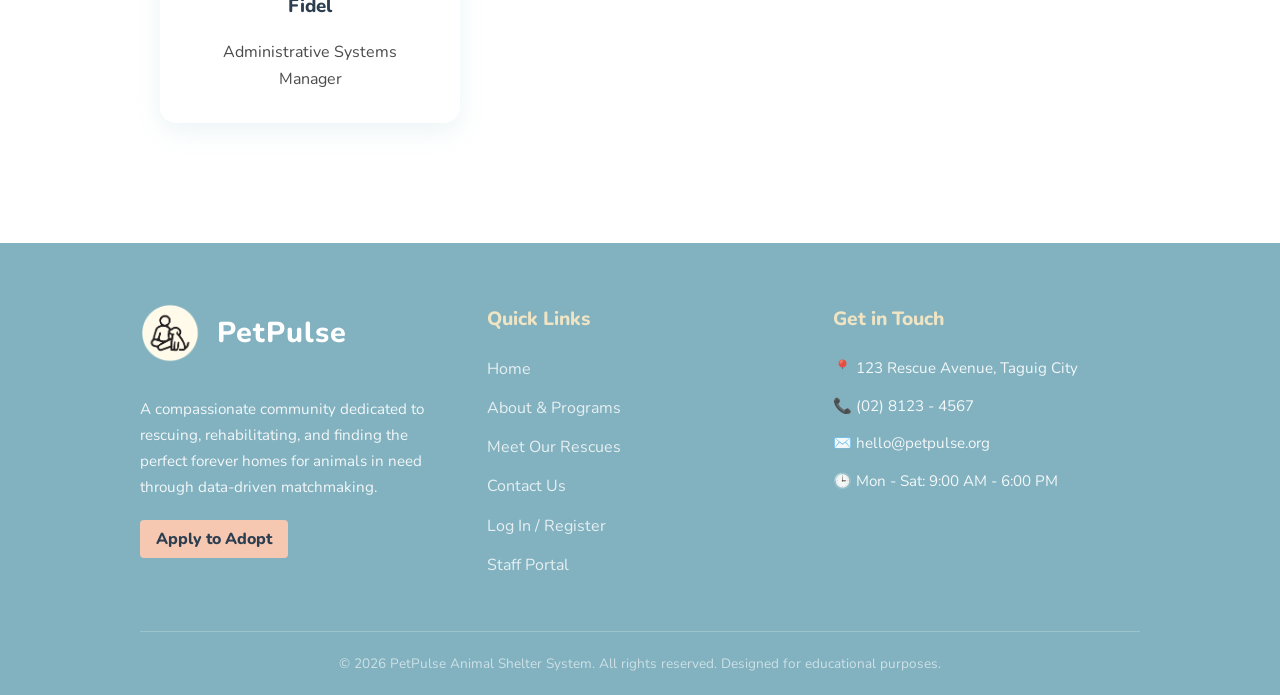
==== commit dbb8b966: "InterfaceFix" ====
--- a/about.html
+++ b/about.html
@@ -5,6 +5,7 @@
     <meta name="viewport" content="width=device-width, initial-scale=1.0">
     <title>PetPulse | About Us</title>
     <link rel="stylesheet" href="css/style.css">
+    <script src="js/auth.js" defer></script>
     <style>
         /* --- Solid Color Banner --- */
         .banner-solid {
@@ -54,38 +55,7 @@
             <div id="navAuthContainer" style="display: inline-block; margin-left: 20px;"></div>
         </div>
 
-        <script>
-            function renderNavbarButton() {
-                const authContainer = document.getElementById('navAuthContainer');
-                if (!authContainer) return;
-
-                if (localStorage.getItem('isLoggedIn') === 'true') {
-                    const savedName = localStorage.getItem('profileName') || 'Admin Active';
-                    authContainer.innerHTML = `
-                        <div class="dropdown" style="display:inline-block; margin-left:0;">
-                            <a href="#" class="btn btn-accent dropbtn" style="color: var(--text-heading); padding: 8px 20px; display: flex; align-items: center; gap: 8px; border-radius: 50px;">
-                                <span>👤</span> ${savedName} ▼
-                            </a>
-                            <div class="dropdown-content" style="right:0; left:auto; min-width:160px;">
-                                <a href="profile.html">Edit Profile</a>
-                                <a href="#" id="logoutBtn">Log Out</a>
-                            </div>
-                        </div>
-                    `;
-                    document.getElementById('logoutBtn').addEventListener('click', function(e) {
-                        e.preventDefault();
-                        localStorage.removeItem('isLoggedIn');
-                        window.location.href = 'login.html';
-                    });
-                } else {
-                    authContainer.innerHTML = `
-                        <a href="login.html" class="btn btn-accent" style="color: var(--text-heading); padding: 8px 20px; margin-left: 0; border-radius: 50px;">Log In</a>
-                    `;
-                }
-            }
-            document.addEventListener('DOMContentLoaded', renderNavbarButton);
-            renderNavbarButton();
-        </script>
+        <!-- Auth handled by js/auth.js -->
     </nav>
 
     <div class="container">
@@ -170,9 +140,9 @@
                 </a>
                 <p style="margin-top: 15px;">A compassionate community dedicated to rescuing, rehabilitating, and finding the perfect forever homes for animals in need through data-driven matchmaking.</p>
                 <div style="margin-top: 15px;">
-                    <!-- SMART FOOTER BUTTON: Checks if user is already logged in -->
+                    <!-- REDIRECTS TO LOGIN instead of register if not logged in -->
                     <button class="btn btn-accent btn-small" style="color: var(--text-heading); font-family: inherit; cursor: pointer; border: none; padding: 8px 16px; border-radius: 4px;" 
-                            onclick="if(localStorage.getItem('isLoggedIn') === 'true') { alert('✨ You are already registered and logged in! Head over to \'Meet Our Rescues\' to view profiles.'); window.location.href='rescues.html'; } else { window.location.href='register.html'; }">
+                            onclick="if(localStorage.getItem('isLoggedIn') === 'true') { alert('✨ You are already registered and logged in! Head over to \'Meet Our Rescues\' to view profiles.'); window.location.href='rescues.html'; } else { window.location.href='login.html'; }">
                         Apply to Adopt
                     </button>
                 </div>
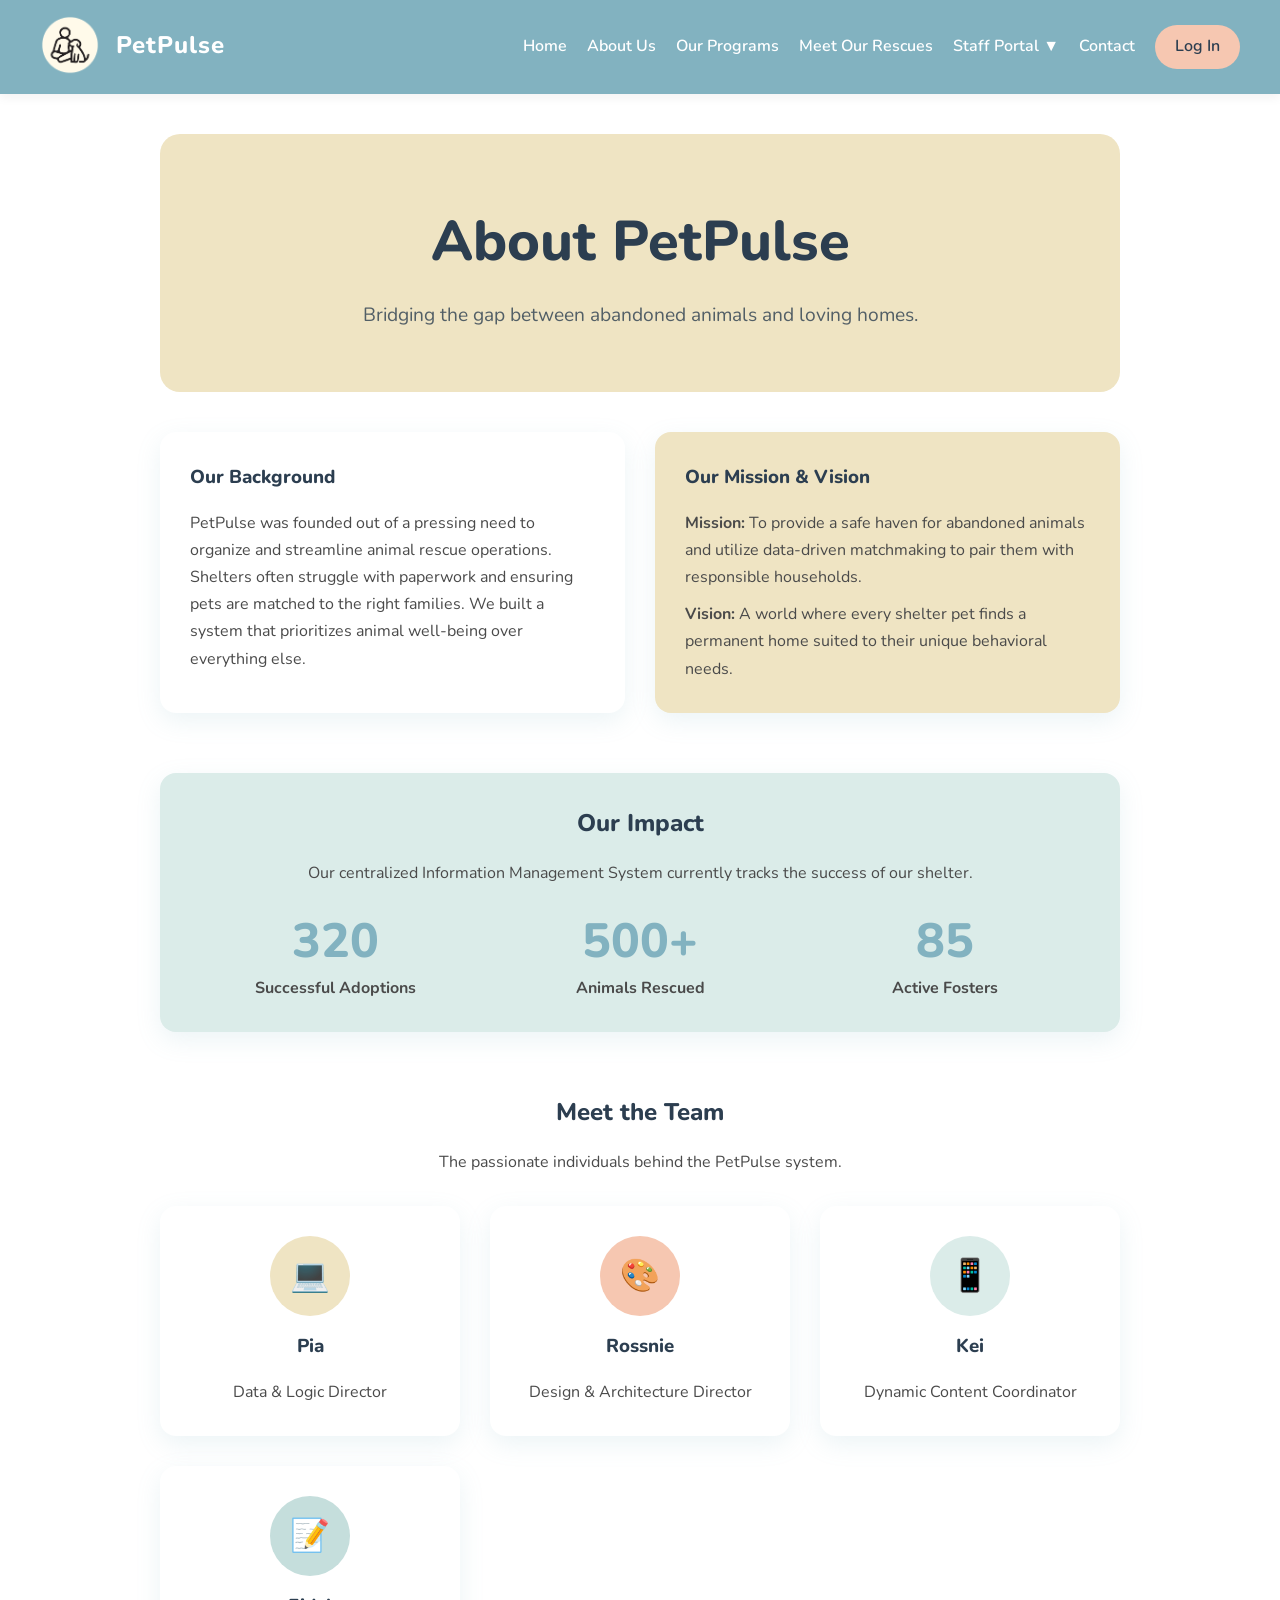
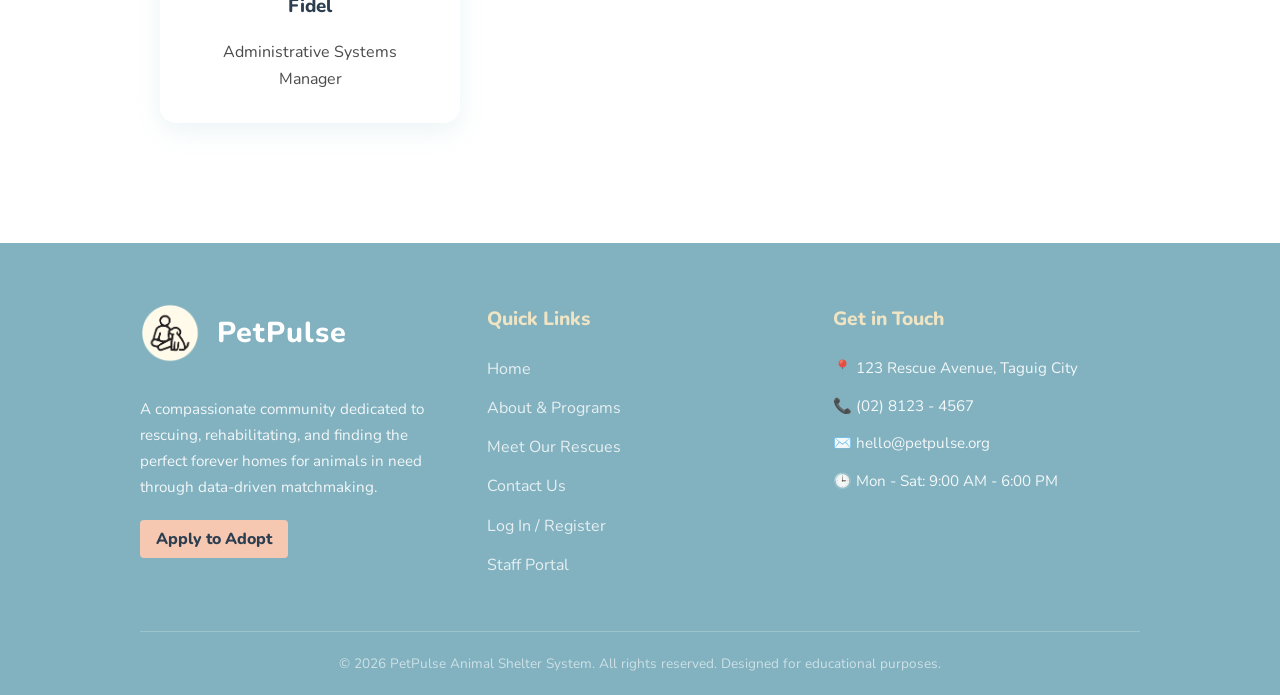
==== commit 4a0c3196: "Merge branch 'main' into feature-pia-ui" ====
--- a/about.html
+++ b/about.html
@@ -5,7 +5,6 @@
     <meta name="viewport" content="width=device-width, initial-scale=1.0">
     <title>PetPulse | About Us</title>
     <link rel="stylesheet" href="css/style.css">
-    <script src="js/auth.js" defer></script>
     <style>
         /* --- Solid Color Banner --- */
         .banner-solid {
@@ -55,7 +54,38 @@
             <div id="navAuthContainer" style="display: inline-block; margin-left: 20px;"></div>
         </div>
 
-        <!-- Auth handled by js/auth.js -->
+        <script>
+            function renderNavbarButton() {
+                const authContainer = document.getElementById('navAuthContainer');
+                if (!authContainer) return;
+
+                if (localStorage.getItem('isLoggedIn') === 'true') {
+                    const savedName = localStorage.getItem('profileName') || 'Admin Active';
+                    authContainer.innerHTML = `
+                        <div class="dropdown" style="display:inline-block; margin-left:0;">
+                            <a href="#" class="btn btn-accent dropbtn" style="color: var(--text-heading); padding: 8px 20px; display: flex; align-items: center; gap: 8px; border-radius: 50px;">
+                                <span>👤</span> ${savedName} ▼
+                            </a>
+                            <div class="dropdown-content" style="right:0; left:auto; min-width:160px;">
+                                <a href="profile.html">Edit Profile</a>
+                                <a href="#" id="logoutBtn">Log Out</a>
+                            </div>
+                        </div>
+                    `;
+                    document.getElementById('logoutBtn').addEventListener('click', function(e) {
+                        e.preventDefault();
+                        localStorage.removeItem('isLoggedIn');
+                        window.location.href = 'login.html';
+                    });
+                } else {
+                    authContainer.innerHTML = `
+                        <a href="login.html" class="btn btn-accent" style="color: var(--text-heading); padding: 8px 20px; margin-left: 0; border-radius: 50px;">Log In</a>
+                    `;
+                }
+            }
+            document.addEventListener('DOMContentLoaded', renderNavbarButton);
+            renderNavbarButton();
+        </script>
     </nav>
 
     <div class="container">
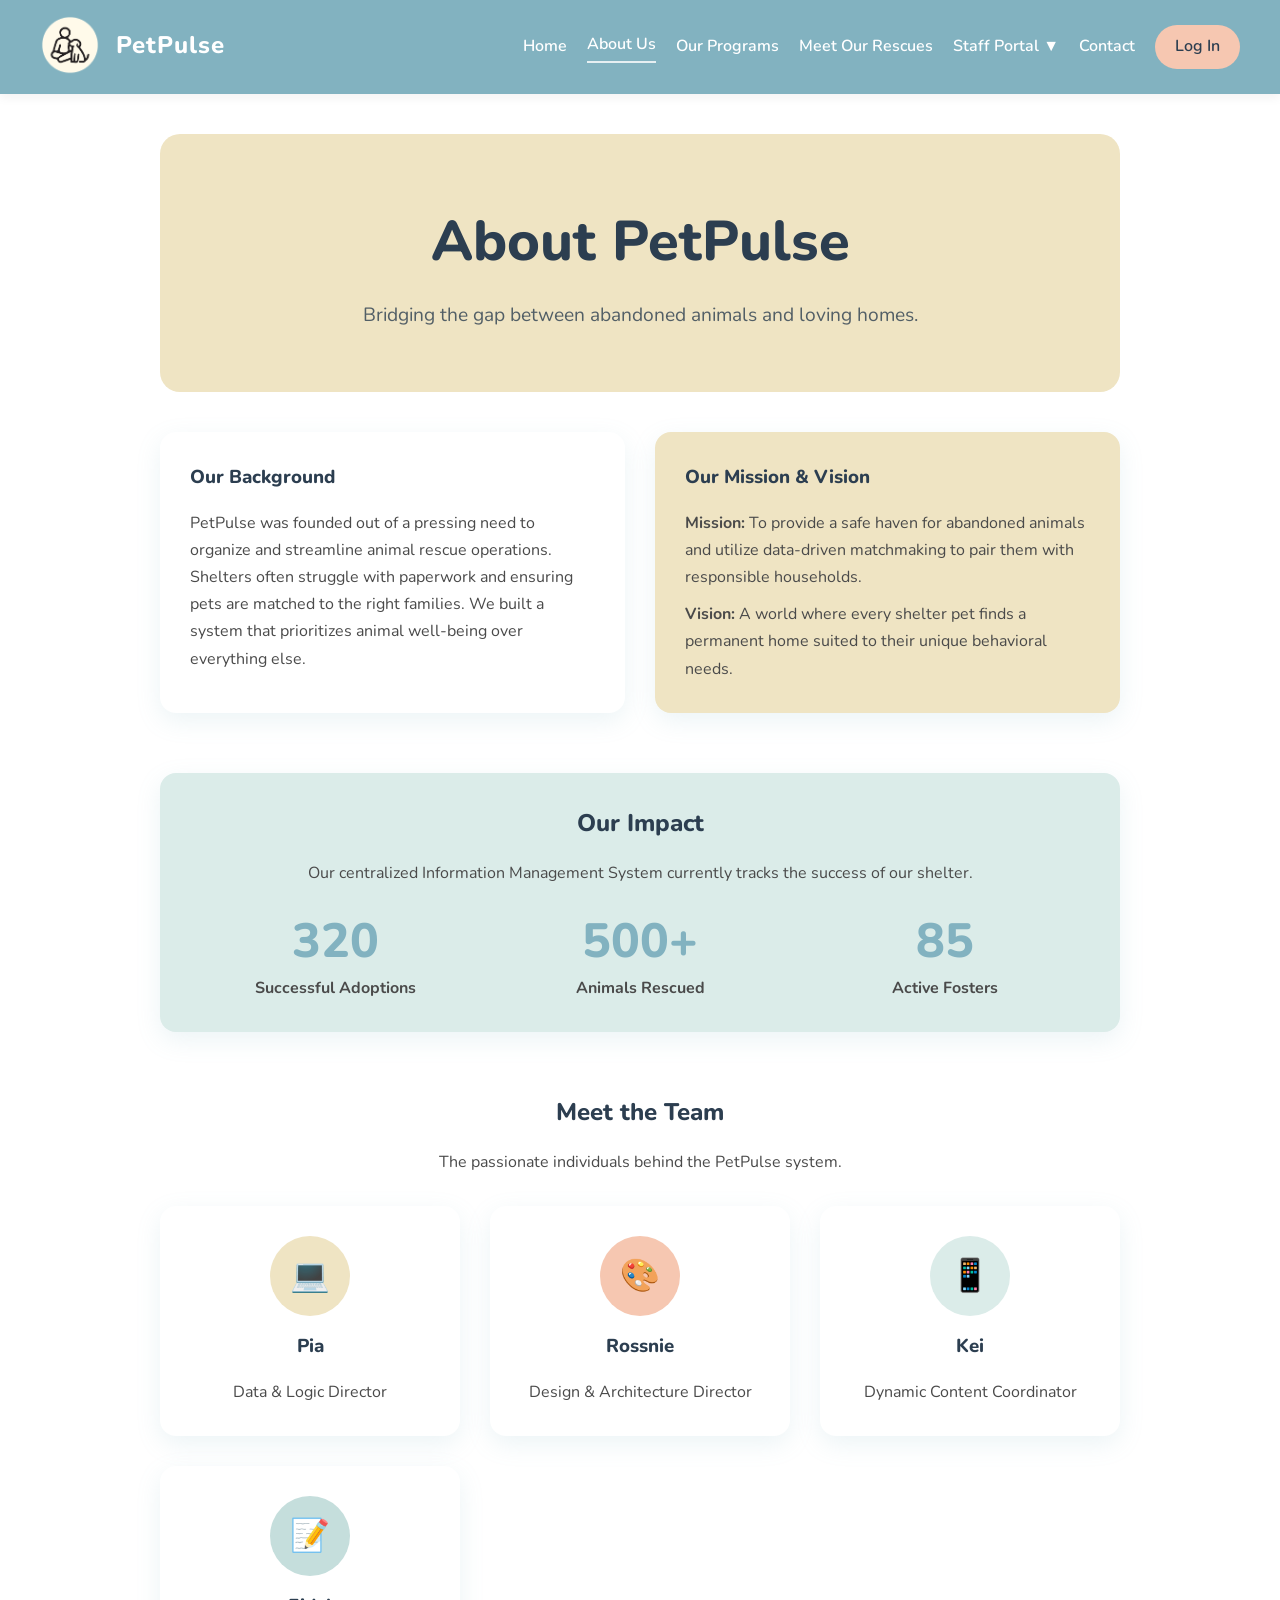
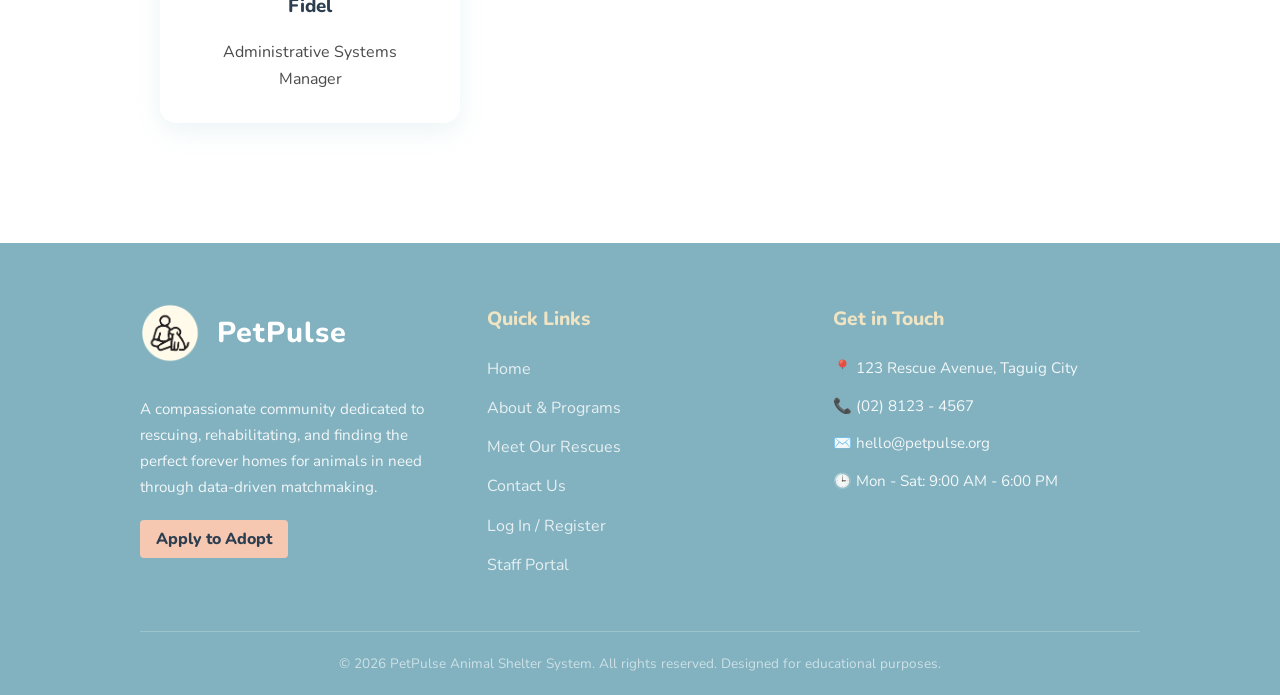
==== commit 1febd2df: "Merge pull request #32 from rossnie19/Admin_AND_User_Interface Admin and user interface" ====
--- a/about.html
+++ b/about.html
@@ -5,6 +5,7 @@
     <meta name="viewport" content="width=device-width, initial-scale=1.0">
     <title>PetPulse | About Us</title>
     <link rel="stylesheet" href="css/style.css">
+    <script src="js/auth.js" defer></script>
     <style>
         /* --- Solid Color Banner --- */
         .banner-solid {
@@ -54,38 +55,7 @@
             <div id="navAuthContainer" style="display: inline-block; margin-left: 20px;"></div>
         </div>
 
-        <script>
-            function renderNavbarButton() {
-                const authContainer = document.getElementById('navAuthContainer');
-                if (!authContainer) return;
-
-                if (localStorage.getItem('isLoggedIn') === 'true') {
-                    const savedName = localStorage.getItem('profileName') || 'Admin Active';
-                    authContainer.innerHTML = `
-                        <div class="dropdown" style="display:inline-block; margin-left:0;">
-                            <a href="#" class="btn btn-accent dropbtn" style="color: var(--text-heading); padding: 8px 20px; display: flex; align-items: center; gap: 8px; border-radius: 50px;">
-                                <span>👤</span> ${savedName} ▼
-                            </a>
-                            <div class="dropdown-content" style="right:0; left:auto; min-width:160px;">
-                                <a href="profile.html">Edit Profile</a>
-                                <a href="#" id="logoutBtn">Log Out</a>
-                            </div>
-                        </div>
-                    `;
-                    document.getElementById('logoutBtn').addEventListener('click', function(e) {
-                        e.preventDefault();
-                        localStorage.removeItem('isLoggedIn');
-                        window.location.href = 'login.html';
-                    });
-                } else {
-                    authContainer.innerHTML = `
-                        <a href="login.html" class="btn btn-accent" style="color: var(--text-heading); padding: 8px 20px; margin-left: 0; border-radius: 50px;">Log In</a>
-                    `;
-                }
-            }
-            document.addEventListener('DOMContentLoaded', renderNavbarButton);
-            renderNavbarButton();
-        </script>
+        <!-- Auth handled by js/auth.js -->
     </nav>
 
     <div class="container">
